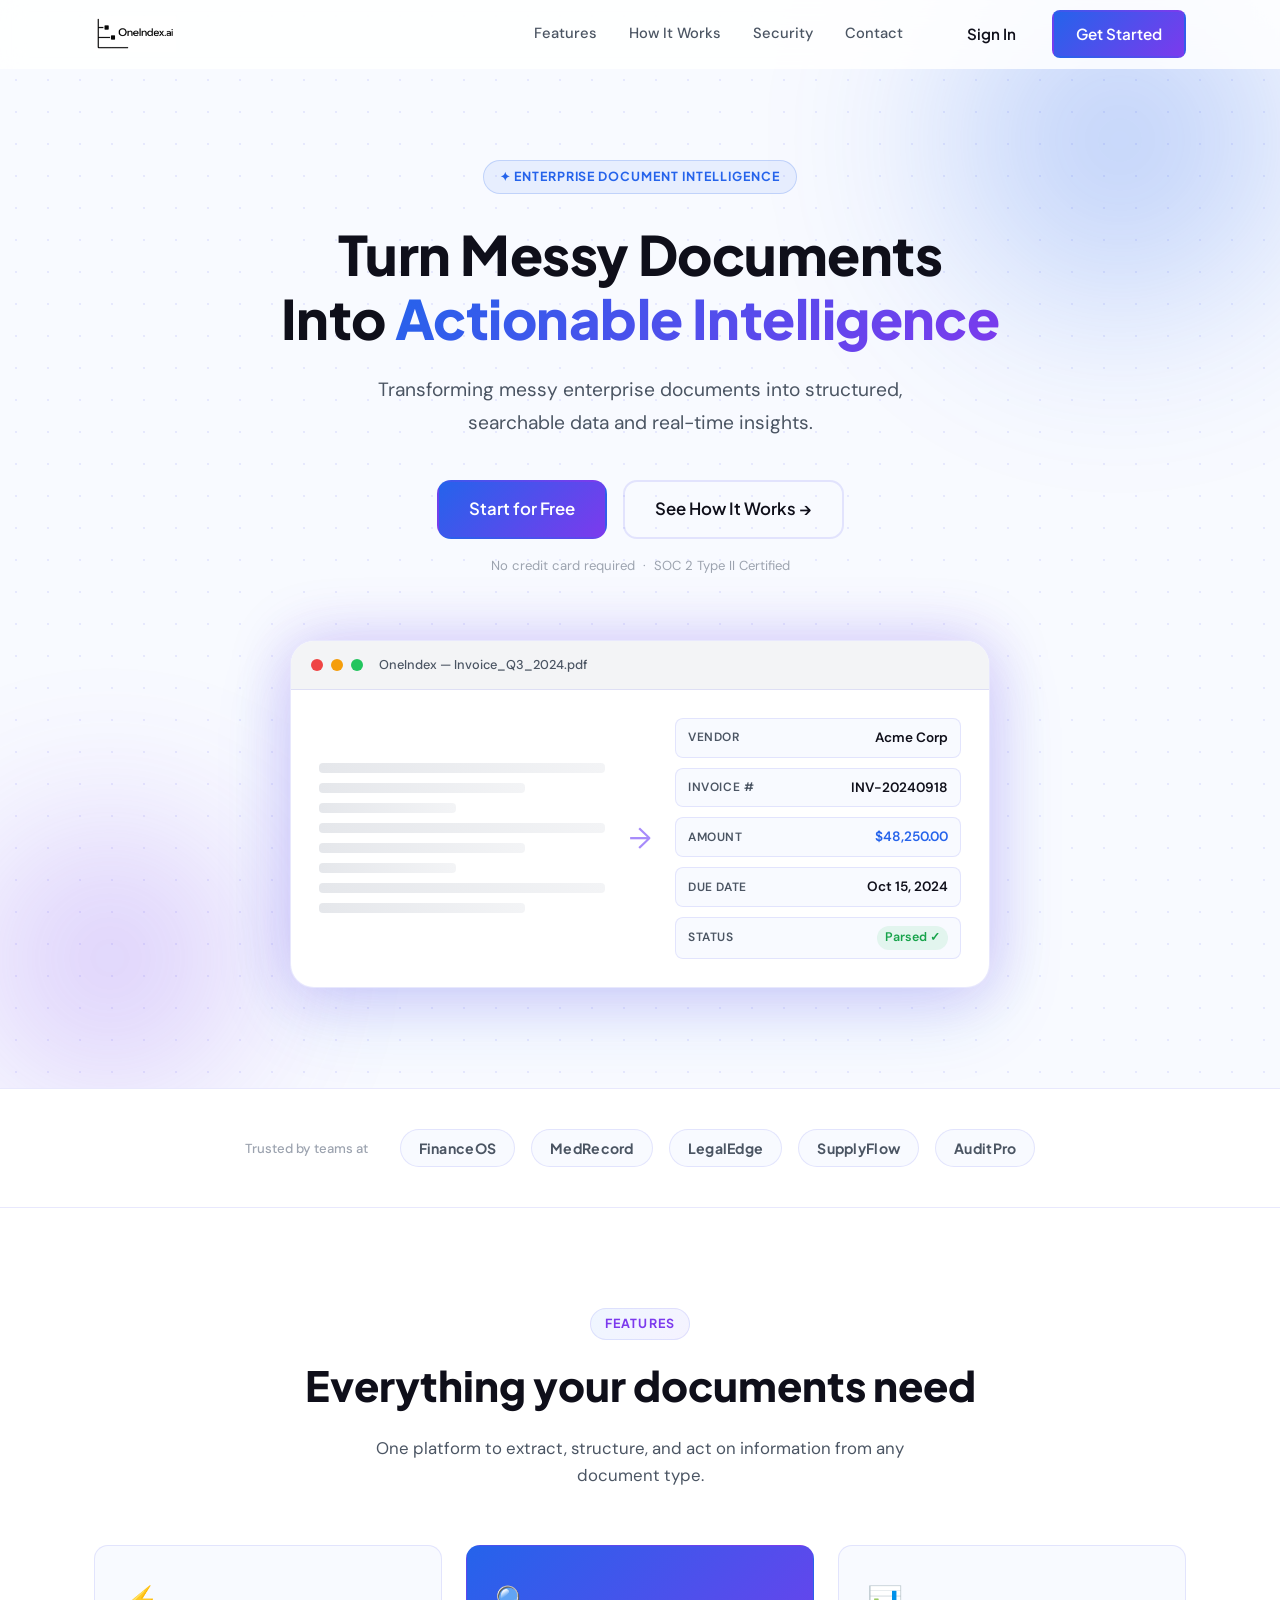
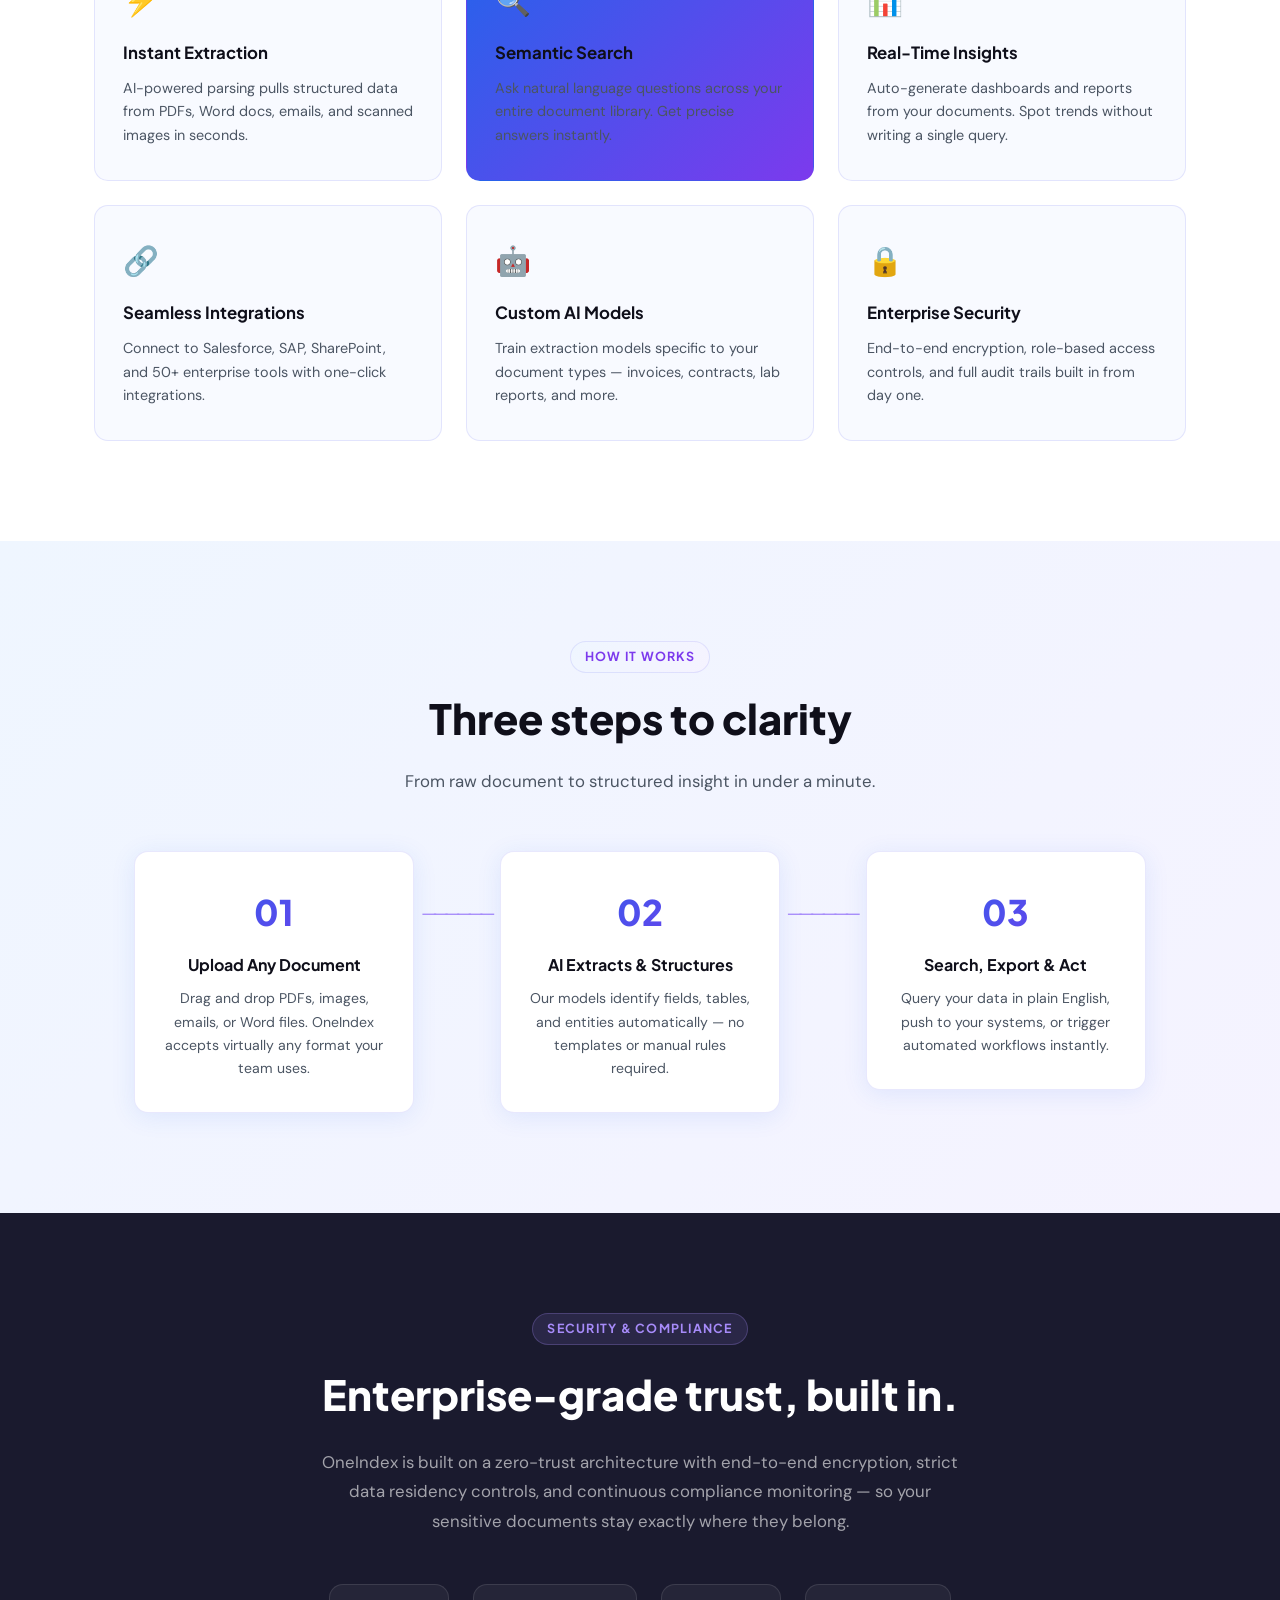
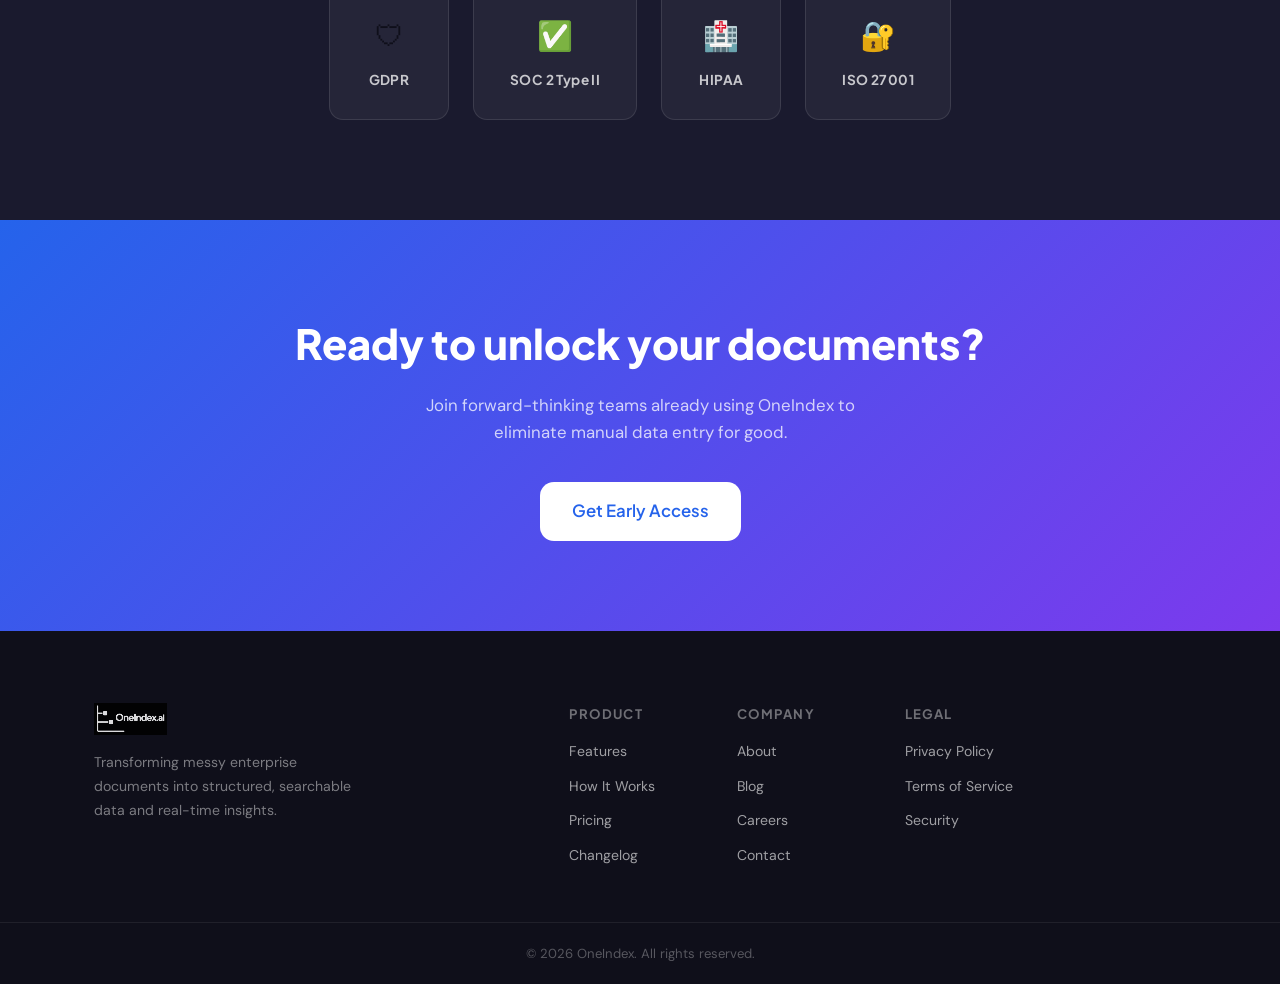
==== index.html @ 30bd475d "initial commit" ====
<!DOCTYPE html>
<html lang="en">
  <head>
    <meta charset="UTF-8" />
    <meta name="viewport" content="width=device-width, initial-scale=1.0" />
    <title>OneIndex – Intelligent Document Intelligence</title>
    <link rel="preconnect" href="https://fonts.googleapis.com" />
    <link rel="preconnect" href="https://fonts.gstatic.com" crossorigin />
    <link
      href="https://fonts.googleapis.com/css2?family=Plus+Jakarta+Sans:wght@400;500;600;700;800&family=DM+Sans:ital,opsz,wght@0,9..40,300;0,9..40,400;0,9..40,500;1,9..40,300&display=swap"
      rel="stylesheet"
    />
    <link rel="stylesheet" href="styles.css" />
  </head>
  <body>

    <!-- ========== NAVBAR ========== -->
    <header class="navbar">
      <div class="navbar__inner">
        <a href="#" class="navbar__logo">
          <img src="logo.png" alt="OneIndex.ai" class="navbar__logo-img" />
        </a>
        <nav class="navbar__links">
          <a href="#features">Features</a>
          <a href="#how-it-works">How It Works</a>
          <a href="#security">Security</a>
          <a href="#contact">Contact</a>
        </nav>
        <div class="navbar__cta">
          <a href="#" class="btn btn--ghost">Sign In</a>
          <a href="#" class="btn btn--primary">Get Started</a>
        </div>
        <button class="navbar__burger" aria-label="Open menu">
          <span></span><span></span><span></span>
        </button>
      </div>
    </header>

    <!-- Mobile nav drawer -->
    <div class="mobile-nav" id="mobileNav">
      <button class="mobile-nav__close" id="mobileNavClose" aria-label="Close menu">✕</button>
      <a href="#features">Features</a>
      <a href="#how-it-works">How It Works</a>
      <a href="#security">Security</a>
      <a href="#contact">Contact</a>
      <a href="#" class="btn btn--primary">Get Started</a>
    </div>

    <!-- ========== HERO ========== -->
    <section class="hero" id="hero">
      <div class="hero__bg-grid"></div>
      <div class="hero__orb hero__orb--1"></div>
      <div class="hero__orb hero__orb--2"></div>
      <div class="container hero__inner">
        <div class="hero__badge">✦ Enterprise Document Intelligence</div> <!-- maybe change?-->
        <h1 class="hero__headline">
          Turn Messy Documents<br />              <!-- hero headline maybe also change-->
          Into <span class="gradient-text">Actionable Intelligence</span>
        </h1>
        <p class="hero__sub">
          Transforming messy enterprise documents into structured, searchable data and real-time insights. <!-- mission statement-->
        </p>
        <div class="hero__actions">
          <a href="#" class="btn btn--primary btn--lg">Start for Free</a>
          <a href="#how-it-works" class="btn btn--outline btn--lg">See How It Works →</a>
        </div>
        <p class="hero__disclaimer">No credit card required &nbsp;·&nbsp; SOC 2 Type II Certified</p>

        <!-- Mock UI card -->
        <div class="hero__mockup">
          <div class="mockup__bar">
            <span class="mockup__dot red"></span>
            <span class="mockup__dot yellow"></span>
            <span class="mockup__dot green"></span>
            <span class="mockup__title">OneIndex — Invoice_Q3_2024.pdf</span>
          </div>
          <div class="mockup__body">
            <div class="mockup__col mockup__col--doc">
              <div class="mockup__doc-line long"></div>
              <div class="mockup__doc-line medium"></div>
              <div class="mockup__doc-line short"></div>
              <div class="mockup__doc-line long"></div>
              <div class="mockup__doc-line medium"></div>
              <div class="mockup__doc-line short"></div>
              <div class="mockup__doc-line long"></div>
              <div class="mockup__doc-line medium"></div>
            </div>
            <div class="mockup__col mockup__col--arrow">→</div>
            <div class="mockup__col mockup__col--data">
              <div class="mockup__field">
                <span class="mockup__label">Vendor</span>
                <span class="mockup__value">Acme Corp</span>
              </div>
              <div class="mockup__field">
                <span class="mockup__label">Invoice #</span>
                <span class="mockup__value">INV-20240918</span>
              </div>
              <div class="mockup__field">
                <span class="mockup__label">Amount</span>
                <span class="mockup__value highlight">$48,250.00</span>
              </div>
              <div class="mockup__field">
                <span class="mockup__label">Due Date</span>
                <span class="mockup__value">Oct 15, 2024</span>
              </div>
              <div class="mockup__field">
                <span class="mockup__label">Status</span>
                <span class="mockup__value tag">Parsed ✓</span>
              </div>
            </div>
          </div>
        </div>
      </div>
    </section>

    <!-- ========== SOCIAL PROOF STRIP ========== -->
    <section class="social-proof">
      <div class="container">
        <p class="social-proof__label">Trusted by teams at</p>
        <div class="social-proof__logos">
          <span class="logo-pill">FinanceOS</span>
          <span class="logo-pill">MedRecord</span>
          <span class="logo-pill">LegalEdge</span>
          <span class="logo-pill">SupplyFlow</span>
          <span class="logo-pill">AuditPro</span>
        </div>
      </div>
    </section>

    <!-- ========== FEATURES ========== -->
    <section class="features" id="features">
      <div class="container">
        <div class="section-header">
          <span class="section-tag">Features</span>
          <h2>Everything your documents need</h2>
          <p>One platform to extract, structure, and act on information from any document type.</p>
        </div>
        <div class="features__grid">
          <div class="feature-card">
            <div class="feature-card__icon">⚡</div>
            <h3>Instant Extraction</h3>
            <p>AI-powered parsing pulls structured data from PDFs, Word docs, emails, and scanned images in seconds.</p>
          </div>
          <div class="feature-card feature-card--accent">
            <div class="feature-card__icon">🔍</div>
            <h3>Semantic Search</h3>
            <p>Ask natural language questions across your entire document library. Get precise answers instantly.</p>
          </div>
          <div class="feature-card">
            <div class="feature-card__icon">📊</div>
            <h3>Real-Time Insights</h3>
            <p>Auto-generate dashboards and reports from your documents. Spot trends without writing a single query.</p>
          </div>
          <div class="feature-card">
            <div class="feature-card__icon">🔗</div>
            <h3>Seamless Integrations</h3>
            <p>Connect to Salesforce, SAP, SharePoint, and 50+ enterprise tools with one-click integrations.</p>
          </div>
          <div class="feature-card">
            <div class="feature-card__icon">🤖</div>
            <h3>Custom AI Models</h3>
            <p>Train extraction models specific to your document types — invoices, contracts, lab reports, and more.</p>
          </div>
          <div class="feature-card">
            <div class="feature-card__icon">🔒</div>
            <h3>Enterprise Security</h3>
            <p>End-to-end encryption, role-based access controls, and full audit trails built in from day one.</p>
          </div>
        </div>
      </div>
    </section>

    <!-- ========== HOW IT WORKS ========== -->
    <section class="how-it-works" id="how-it-works">
      <div class="container">
        <div class="section-header">
          <span class="section-tag">How It Works</span>
          <h2>Three steps to clarity</h2>
          <p>From raw document to structured insight in under a minute.</p>
        </div>
        <div class="steps">
          <div class="step">
            <div class="step__num">01</div>
            <div class="step__content">
              <h3>Upload Any Document</h3>
              <p>Drag and drop PDFs, images, emails, or Word files. OneIndex accepts virtually any format your team uses.</p>
            </div>
          </div>
          <div class="step__connector">──────</div>
          <div class="step">
            <div class="step__num">02</div>
            <div class="step__content">
              <h3>AI Extracts &amp; Structures</h3>
              <p>Our models identify fields, tables, and entities automatically — no templates or manual rules required.</p>
            </div>
          </div>
          <div class="step__connector">──────</div>
          <div class="step">
            <div class="step__num">03</div>
            <div class="step__content">
              <h3>Search, Export &amp; Act</h3>
              <p>Query your data in plain English, push to your systems, or trigger automated workflows instantly.</p>
            </div>
          </div>
        </div>
      </div>
    </section>

    <!-- ========== SECURITY / COMPLIANCE ========== -->
    <section class="security" id="security">
      <div class="container">
        <div class="security__inner">
          <div class="section-tag">Security &amp; Compliance</div>
          <h2>Enterprise-grade trust, built in.</h2>
          <p class="security__statement">
            OneIndex is built on a zero-trust architecture with end-to-end encryption, strict data residency controls, and continuous compliance monitoring — so your sensitive documents stay exactly where they belong.
          </p>
          <div class="compliance__badges">
            <div class="compliance__badge">
              <div class="compliance__icon">🛡</div>
              <span>GDPR</span>
            </div>
            <div class="compliance__badge">
              <div class="compliance__icon">✅</div>
              <span>SOC 2 Type II</span>
            </div>
            <div class="compliance__badge">
              <div class="compliance__icon">🏥</div>
              <span>HIPAA</span>
            </div>
            <div class="compliance__badge">
              <div class="compliance__icon">🔐</div>
              <span>ISO 27001</span>
            </div>
          </div>
        </div>
      </div>
    </section>

    <!-- ========== CTA BANNER ========== -->
    <section class="cta-banner">
      <div class="container cta-banner__inner">
        <h2>Ready to unlock your documents?</h2>
        <p>Join forward-thinking teams already using OneIndex to eliminate manual data entry for good.</p>
        <a href="#" class="btn btn--primary btn--lg">Get Early Access</a>
      </div>
    </section>

    <!-- ========== FOOTER ========== -->
    <footer class="footer" id="contact">
      <div class="container footer__inner">
        <div class="footer__brand">
          <a href="#" class="navbar__logo">
            <img src="logo.png" alt="OneIndex.ai" class="navbar__logo-img navbar__logo-img--footer" />
          </a>
          <p>Transforming messy enterprise documents into structured, searchable data and real-time insights.</p>
        </div>
        <div class="footer__links">
          <div class="footer__col">
            <h4>Product</h4>
            <a href="#features">Features</a>
            <a href="#how-it-works">How It Works</a>
            <a href="#">Pricing</a>
            <a href="#">Changelog</a>
          </div>
          <div class="footer__col">
            <h4>Company</h4>
            <a href="#">About</a>
            <a href="#">Blog</a>
            <a href="#">Careers</a>
            <a href="#">Contact</a>
          </div>
          <div class="footer__col">
            <h4>Legal</h4>
            <a href="#">Privacy Policy</a>
            <a href="#">Terms of Service</a>
            <a href="#">Security</a>
          </div>
        </div>
      </div>
      <div class="footer__bottom">
        <p>© 2026 OneIndex. All rights reserved.</p>
      </div>
    </footer>

    <script>
      // Sticky navbar shadow on scroll
      const navbar = document.querySelector('.navbar');
      window.addEventListener('scroll', () => {
        navbar.classList.toggle('navbar--scrolled', window.scrollY > 20);
      });

      // Mobile menu toggle
      const burger = document.querySelector('.navbar__burger');
      const mobileNav = document.getElementById('mobileNav');
      const closeBtn = document.getElementById('mobileNavClose');

      burger.addEventListener('click', () => mobileNav.classList.add('open'));
      closeBtn.addEventListener('click', () => mobileNav.classList.remove('open'));
      mobileNav.querySelectorAll('a').forEach(a => a.addEventListener('click', () => mobileNav.classList.remove('open')));
    </script>
  </body>
</html>
---- styles.css ----
/* =============================================
   OneIndex – styles.css
   Blue/Purple gradient enterprise aesthetic
   Syne (display) + DM Sans (body)
============================================= */

/* ---------- CSS Variables ---------- */
:root {
  --blue:       #2563EB;
  --blue-light: #3B82F6;
  --purple:     #7C3AED;
  --purple-light:#A78BFA;
  --grad:       linear-gradient(135deg, var(--blue) 0%, var(--purple) 100%);
  --grad-soft:  linear-gradient(135deg, #EFF6FF 0%, #F5F3FF 100%);

  --dark:       #0F0F1A;
  --dark-2:     #1A1A2E;
  --mid:        #4B5563;
  --light:      #F8FAFF;
  --white:      #FFFFFF;
  --border:     rgba(99, 102, 241, 0.15);

  --font-display: 'Plus Jakarta Sans', sans-serif;
  --font-body:    'DM Sans', sans-serif;

  --radius-sm:  8px;
  --radius-md:  14px;
  --radius-lg:  24px;

  --shadow-card: 0 4px 24px rgba(37, 99, 235, 0.10);
  --shadow-glow: 0 0 60px rgba(124, 58, 237, 0.25);
}

/* ---------- Reset & Base ---------- */
*, *::before, *::after { box-sizing: border-box; margin: 0; padding: 0; }

html { scroll-behavior: smooth; }

body {
  font-family: var(--font-body);
  color: var(--dark);
  background: var(--white);
  line-height: 1.6;
  overflow-x: hidden;
}

a { text-decoration: none; color: inherit; }

img { max-width: 100%; display: block; }

/* ---------- Container ---------- */
.container {
  width: 100%;
  max-width: 1140px;
  margin: 0 auto;
  padding: 0 24px;
}

/* ---------- Buttons ---------- */
.btn {
  display: inline-flex;
  align-items: center;
  gap: 8px;
  font-family: var(--font-display);
  font-weight: 600;
  font-size: 0.95rem;
  padding: 10px 22px;
  border-radius: var(--radius-sm);
  cursor: pointer;
  transition: all 0.2s ease;
  border: 2px solid transparent;
  white-space: nowrap;
}

.btn--primary {
  background: var(--grad);
  color: var(--white);
}
.btn--primary:hover {
  opacity: 0.88;
  transform: translateY(-1px);
  box-shadow: 0 8px 24px rgba(124,58,237,0.35);
}

.btn--ghost {
  color: var(--dark);
  background: transparent;
}
.btn--ghost:hover { color: var(--blue); }

.btn--outline {
  border-color: var(--border);
  color: var(--dark);
  background: transparent;
}
.btn--outline:hover {
  border-color: var(--blue);
  color: var(--blue);
}

.btn--lg { padding: 14px 30px; font-size: 1.05rem; border-radius: var(--radius-md); }

/* ---------- Gradient text ---------- */
.gradient-text {
  background: var(--grad);
  -webkit-background-clip: text;
  -webkit-text-fill-color: transparent;
  background-clip: text;
}

/* ---------- Section shared ---------- */
.section-header {
  text-align: center;
  margin-bottom: 56px;
}
.section-header h2 {
  font-family: var(--font-display);
  font-size: clamp(1.8rem, 3.5vw, 2.6rem);
  font-weight: 800;
  margin: 12px 0 16px;
  color: var(--dark);
}
.section-header p {
  font-size: 1.05rem;
  color: var(--mid);
  max-width: 540px;
  margin: 0 auto;
}
.section-tag {
  display: inline-block;
  font-family: var(--font-display);
  font-size: 0.78rem;
  font-weight: 700;
  letter-spacing: 0.1em;
  text-transform: uppercase;
  background: var(--grad-soft);
  color: var(--purple);
  border: 1px solid var(--border);
  padding: 5px 14px;
  border-radius: 100px;
}

/* ============================================
   NAVBAR
============================================= */
.navbar {
  position: fixed;
  top: 0; left: 0; right: 0;
  z-index: 1000;
  background: rgba(255,255,255,0.85);
  backdrop-filter: blur(12px);
  -webkit-backdrop-filter: blur(12px);
  border-bottom: 1px solid transparent;
  transition: border-color 0.3s, box-shadow 0.3s;
}
.navbar--scrolled {
  border-bottom-color: var(--border);
  box-shadow: 0 2px 20px rgba(37,99,235,0.08);
}
.navbar__inner {
  display: flex;
  align-items: center;
  gap: 40px;
  height: 68px;
  max-width: 1140px;
  margin: 0 auto;
  padding: 0 24px;
}

/* Logo image */
.navbar__logo {
  display: flex;
  align-items: center;
  flex-shrink: 0;
}
.navbar__logo-img {
  height: 36px;
  width: auto;
  display: block;
  /* logo is black on white — invert for dark contexts */
}
.navbar__logo-img--footer {
  height: 32px;
  filter: invert(1) brightness(2);
  opacity: 0.85;
}

/* Nav links */
.navbar__links {
  display: flex;
  align-items: center;
  gap: 32px;
  margin-left: auto;
}
.navbar__links a {
  font-size: 0.92rem;
  font-weight: 500;
  color: var(--mid);
  transition: color 0.2s;
}
.navbar__links a:hover { color: var(--blue); }

/* CTA group */
.navbar__cta {
  display: flex;
  align-items: center;
  gap: 12px;
}

/* Burger (mobile) */
.navbar__burger {
  display: none;
  flex-direction: column;
  gap: 5px;
  background: none;
  border: none;
  cursor: pointer;
  padding: 4px;
  margin-left: auto;
}
.navbar__burger span {
  display: block;
  width: 24px;
  height: 2px;
  background: var(--dark);
  border-radius: 2px;
  transition: opacity 0.2s;
}

/* Mobile nav drawer */
.mobile-nav {
  display: none;
  position: fixed;
  inset: 0;
  background: var(--white);
  z-index: 1100;
  flex-direction: column;
  align-items: center;
  justify-content: center;
  gap: 32px;
  font-family: var(--font-display);
  font-size: 1.4rem;
  font-weight: 700;
  transform: translateX(100%);
  transition: transform 0.3s ease;
}
.mobile-nav.open {
  transform: translateX(0);
}
.mobile-nav__close {
  position: absolute;
  top: 24px; right: 24px;
  font-size: 1.4rem;
  background: none;
  border: none;
  cursor: pointer;
  color: var(--dark);
}

/* ============================================
   HERO
============================================= */
.hero {
  position: relative;
  padding: 160px 0 100px;
  overflow: hidden;
  background: var(--light);
}

/* Subtle dot-grid background */
.hero__bg-grid {
  position: absolute;
  inset: 0;
  background-image: radial-gradient(circle, rgba(99,102,241,0.12) 1px, transparent 1px);
  background-size: 32px 32px;
  pointer-events: none;
}

/* Glowing orbs */
.hero__orb {
  position: absolute;
  border-radius: 50%;
  filter: blur(80px);
  pointer-events: none;
  opacity: 0.35;
}
.hero__orb--1 {
  width: 520px; height: 520px;
  background: radial-gradient(circle, var(--blue) 0%, transparent 70%);
  top: -120px; right: -100px;
}
.hero__orb--2 {
  width: 380px; height: 380px;
  background: radial-gradient(circle, var(--purple) 0%, transparent 70%);
  bottom: -60px; left: -80px;
}

.hero__inner {
  position: relative;
  z-index: 1;
  display: flex;
  flex-direction: column;
  align-items: center;
  text-align: center;
}

.hero__badge {
  display: inline-block;
  font-family: var(--font-display);
  font-size: 0.78rem;
  font-weight: 700;
  letter-spacing: 0.08em;
  text-transform: uppercase;
  color: var(--blue);
  background: rgba(37,99,235,0.08);
  border: 1px solid rgba(37,99,235,0.2);
  padding: 6px 16px;
  border-radius: 100px;
  margin-bottom: 28px;
  animation: fadeUp 0.6s ease both;
}

.hero__headline {
  font-family: var(--font-display);
  font-size: clamp(2.2rem, 4.5vw, 3.4rem);
  font-weight: 800;
  line-height: 1.18;
  letter-spacing: -0.01em;
  color: var(--dark);
  max-width: 720px;
  margin-bottom: 24px;
  animation: fadeUp 0.6s 0.1s ease both;
}

.hero__sub {
  font-size: clamp(1rem, 1.8vw, 1.2rem);
  color: var(--mid);
  max-width: 580px;
  line-height: 1.7;
  margin-bottom: 40px;
  animation: fadeUp 0.6s 0.2s ease both;
}

.hero__actions {
  display: flex;
  gap: 16px;
  flex-wrap: wrap;
  justify-content: center;
  animation: fadeUp 0.6s 0.3s ease both;
}

.hero__disclaimer {
  margin-top: 16px;
  font-size: 0.82rem;
  color: #9CA3AF;
  animation: fadeUp 0.6s 0.4s ease both;
}

/* Mockup card */
.hero__mockup {
  width: 100%;
  max-width: 700px;
  background: var(--white);
  border: 1px solid var(--border);
  border-radius: var(--radius-lg);
  box-shadow: 0 24px 80px rgba(37,99,235,0.14), var(--shadow-glow);
  overflow: hidden;
  margin-top: 64px;
  animation: fadeUp 0.7s 0.5s ease both;
}
.mockup__bar {
  display: flex;
  align-items: center;
  gap: 8px;
  padding: 14px 20px;
  background: #F3F4F6;
  border-bottom: 1px solid var(--border);
}
.mockup__dot {
  width: 12px; height: 12px;
  border-radius: 50%;
}
.mockup__dot.red    { background: #EF4444; }
.mockup__dot.yellow { background: #F59E0B; }
.mockup__dot.green  { background: #22C55E; }
.mockup__title {
  margin-left: 8px;
  font-size: 0.8rem;
  color: var(--mid);
  font-weight: 500;
}
.mockup__body {
  display: flex;
  align-items: center;
  gap: 24px;
  padding: 28px 28px;
}
.mockup__col--doc {
  flex: 1;
  display: flex;
  flex-direction: column;
  gap: 10px;
}
.mockup__doc-line {
  height: 10px;
  background: linear-gradient(90deg, #E5E7EB, #F3F4F6);
  border-radius: 4px;
}
.mockup__doc-line.long   { width: 100%; }
.mockup__doc-line.medium { width: 72%; }
.mockup__doc-line.short  { width: 48%; }

.mockup__col--arrow {
  font-size: 1.8rem;
  color: var(--purple-light);
  flex-shrink: 0;
}
.mockup__col--data {
  flex: 1;
  display: flex;
  flex-direction: column;
  gap: 10px;
}
.mockup__field {
  display: flex;
  justify-content: space-between;
  align-items: center;
  padding: 8px 12px;
  background: var(--light);
  border-radius: var(--radius-sm);
  border: 1px solid var(--border);
}
.mockup__label {
  font-size: 0.75rem;
  font-weight: 600;
  color: var(--mid);
  text-transform: uppercase;
  letter-spacing: 0.05em;
}
.mockup__value {
  font-size: 0.85rem;
  font-weight: 600;
  color: var(--dark);
}
.mockup__value.highlight { color: var(--blue); }
.mockup__value.tag {
  background: rgba(34,197,94,0.1);
  color: #16A34A;
  padding: 2px 8px;
  border-radius: 100px;
  font-size: 0.78rem;
}

/* ============================================
   SOCIAL PROOF
============================================= */
.social-proof {
  padding: 40px 0;
  border-top: 1px solid var(--border);
  border-bottom: 1px solid var(--border);
  background: var(--white);
}
.social-proof .container {
  display: flex;
  align-items: center;
  gap: 32px;
  flex-wrap: wrap;
  justify-content: center;
}
.social-proof__label {
  font-size: 0.82rem;
  color: #9CA3AF;
  font-weight: 500;
  white-space: nowrap;
}
.social-proof__logos {
  display: flex;
  gap: 16px;
  flex-wrap: wrap;
  justify-content: center;
}
.logo-pill {
  font-family: var(--font-display);
  font-weight: 700;
  font-size: 0.88rem;
  color: var(--mid);
  background: var(--light);
  border: 1px solid var(--border);
  padding: 7px 18px;
  border-radius: 100px;
  letter-spacing: 0.02em;
}

/* ============================================
   FEATURES
============================================= */
.features {
  padding: 100px 0;
  background: var(--white);
}
.features__grid {
  display: grid;
  grid-template-columns: repeat(3, 1fr);
  gap: 24px;
}
.feature-card {
  background: var(--light);
  border: 1px solid var(--border);
  border-radius: var(--radius-md);
  padding: 32px 28px;
  transition: transform 0.25s, box-shadow 0.25s;
}
.feature-card:hover {
  transform: translateY(-4px);
  box-shadow: var(--shadow-card);
}
.feature-card--accent {
  background: var(--grad);
  border-color: transparent;
  color: var(--white);
}
.feature-card--accent h3,
.feature-card--accent p { color: var(--white); }
.feature-card__icon {
  font-size: 1.8rem;
  margin-bottom: 16px;
}
.feature-card h3 {
  font-family: var(--font-display);
  font-weight: 700;
  font-size: 1.05rem;
  margin-bottom: 10px;
  color: var(--dark);
}
.feature-card p {
  font-size: 0.9rem;
  color: var(--mid);
  line-height: 1.65;
}

/* ============================================
   HOW IT WORKS
============================================= */
.how-it-works {
  padding: 100px 0;
  background: var(--grad-soft);
}
.steps {
  display: flex;
  align-items: flex-start;
  gap: 8px;
  justify-content: center;
  flex-wrap: wrap;
}
.step {
  flex: 1;
  min-width: 200px;
  max-width: 280px;
  text-align: center;
  padding: 32px 24px;
  background: var(--white);
  border: 1px solid var(--border);
  border-radius: var(--radius-md);
  box-shadow: var(--shadow-card);
}
.step__num {
  font-family: var(--font-display);
  font-size: 2.2rem;
  font-weight: 800;
  background: var(--grad);
  -webkit-background-clip: text;
  -webkit-text-fill-color: transparent;
  background-clip: text;
  margin-bottom: 12px;
}
.step__content h3 {
  font-family: var(--font-display);
  font-weight: 700;
  font-size: 1rem;
  margin-bottom: 10px;
  color: var(--dark);
}
.step__content p {
  font-size: 0.88rem;
  color: var(--mid);
  line-height: 1.65;
}
.step__connector {
  color: var(--purple-light);
  font-size: 1.2rem;
  padding-top: 48px;
  letter-spacing: -2px;
  flex-shrink: 0;
}

/* ============================================
   SECURITY
============================================= */
.security {
  padding: 100px 0;
  background: var(--dark-2);
}
.security__inner {
  text-align: center;
}
.security__inner .section-tag {
  background: rgba(167,139,250,0.12);
  color: var(--purple-light);
  border-color: rgba(167,139,250,0.25);
}
.security__inner h2 {
  font-family: var(--font-display);
  font-size: clamp(1.8rem, 3.5vw, 2.6rem);
  font-weight: 800;
  color: var(--white);
  margin: 16px 0 20px;
}
.security__statement {
  font-size: 1.05rem;
  color: rgba(255,255,255,0.6);
  max-width: 640px;
  margin: 0 auto 48px;
  line-height: 1.75;
}
.compliance__badges {
  display: flex;
  gap: 24px;
  justify-content: center;
  flex-wrap: wrap;
}
.compliance__badge {
  display: flex;
  flex-direction: column;
  align-items: center;
  gap: 10px;
  padding: 28px 36px;
  background: rgba(255,255,255,0.05);
  border: 1px solid rgba(255,255,255,0.1);
  border-radius: var(--radius-md);
  transition: border-color 0.2s, background 0.2s;
  min-width: 120px;
}
.compliance__badge:hover {
  background: rgba(255,255,255,0.09);
  border-color: rgba(167,139,250,0.4);
}
.compliance__icon { font-size: 1.8rem; }
.compliance__badge span {
  font-family: var(--font-display);
  font-weight: 700;
  font-size: 0.85rem;
  color: rgba(255,255,255,0.75);
  letter-spacing: 0.03em;
}

/* ============================================
   CTA BANNER
============================================= */
.cta-banner {
  padding: 90px 0;
  background: var(--grad);
}
.cta-banner__inner {
  text-align: center;
}
.cta-banner h2 {
  font-family: var(--font-display);
  font-size: clamp(1.8rem, 3.5vw, 2.6rem);
  font-weight: 800;
  color: var(--white);
  margin-bottom: 16px;
}
.cta-banner p {
  font-size: 1.05rem;
  color: rgba(255,255,255,0.75);
  max-width: 480px;
  margin: 0 auto 36px;
}
.cta-banner .btn--primary {
  background: var(--white);
  color: var(--blue);
}
.cta-banner .btn--primary:hover {
  opacity: 0.92;
  box-shadow: 0 8px 32px rgba(0,0,0,0.2);
}

/* ============================================
   FOOTER
============================================= */
.footer {
  background: var(--dark);
  padding: 72px 0 0;
}
.footer__inner {
  display: flex;
  gap: 64px;
  flex-wrap: wrap;
  padding-bottom: 56px;
}
.footer__brand {
  flex: 2;
  min-width: 220px;
}
.footer__brand .navbar__logo {
  margin-bottom: 16px;
}
.footer__brand .logo-text { color: var(--white); }
.footer__brand p {
  font-size: 0.88rem;
  color: rgba(255,255,255,0.45);
  line-height: 1.7;
  max-width: 260px;
}
.footer__links {
  flex: 3;
  display: flex;
  gap: 48px;
  flex-wrap: wrap;
}
.footer__col {
  display: flex;
  flex-direction: column;
  gap: 12px;
  min-width: 120px;
}
.footer__col h4 {
  font-family: var(--font-display);
  font-weight: 700;
  font-size: 0.82rem;
  text-transform: uppercase;
  letter-spacing: 0.08em;
  color: rgba(255,255,255,0.4);
  margin-bottom: 4px;
}
.footer__col a {
  font-size: 0.88rem;
  color: rgba(255,255,255,0.6);
  transition: color 0.2s;
}
.footer__col a:hover { color: var(--white); }
.footer__bottom {
  border-top: 1px solid rgba(255,255,255,0.07);
  padding: 20px 24px;
  text-align: center;
}
.footer__bottom p {
  font-size: 0.82rem;
  color: rgba(255,255,255,0.3);
}

/* ============================================
   ANIMATIONS
============================================= */
@keyframes fadeUp {
  from { opacity: 0; transform: translateY(24px); }
  to   { opacity: 1; transform: translateY(0); }
}

/* ============================================
   RESPONSIVE – TABLET
============================================= */
@media (max-width: 900px) {
  .features__grid {
    grid-template-columns: repeat(2, 1fr);
  }
  .navbar__links { display: none; }
  .navbar__cta   { display: none; }
  .navbar__burger { display: flex; }
  .mobile-nav { display: flex; }
  .steps { gap: 0; flex-direction: column; align-items: center; }
  .step__connector { transform: rotate(90deg); padding-top: 0; }
  .footer__inner { gap: 40px; }
}

/* ============================================
   RESPONSIVE – MOBILE
============================================= */
@media (max-width: 600px) {
  .hero { padding: 120px 0 72px; }
  .hero__headline { font-size: 2rem; }
  .hero__actions { flex-direction: column; align-items: center; }
  .btn--lg { width: 100%; justify-content: center; }

  .features__grid { grid-template-columns: 1fr; }

  .mockup__body { flex-direction: column; gap: 16px; }
  .mockup__col--arrow { transform: rotate(90deg); }

  .compliance__badges { gap: 16px; }
  .compliance__badge { padding: 20px 24px; min-width: 100px; }

  .footer__links { flex-direction: column; gap: 32px; }
  .footer__inner { flex-direction: column; }

  .step { min-width: unset; width: 100%; max-width: 100%; }
}
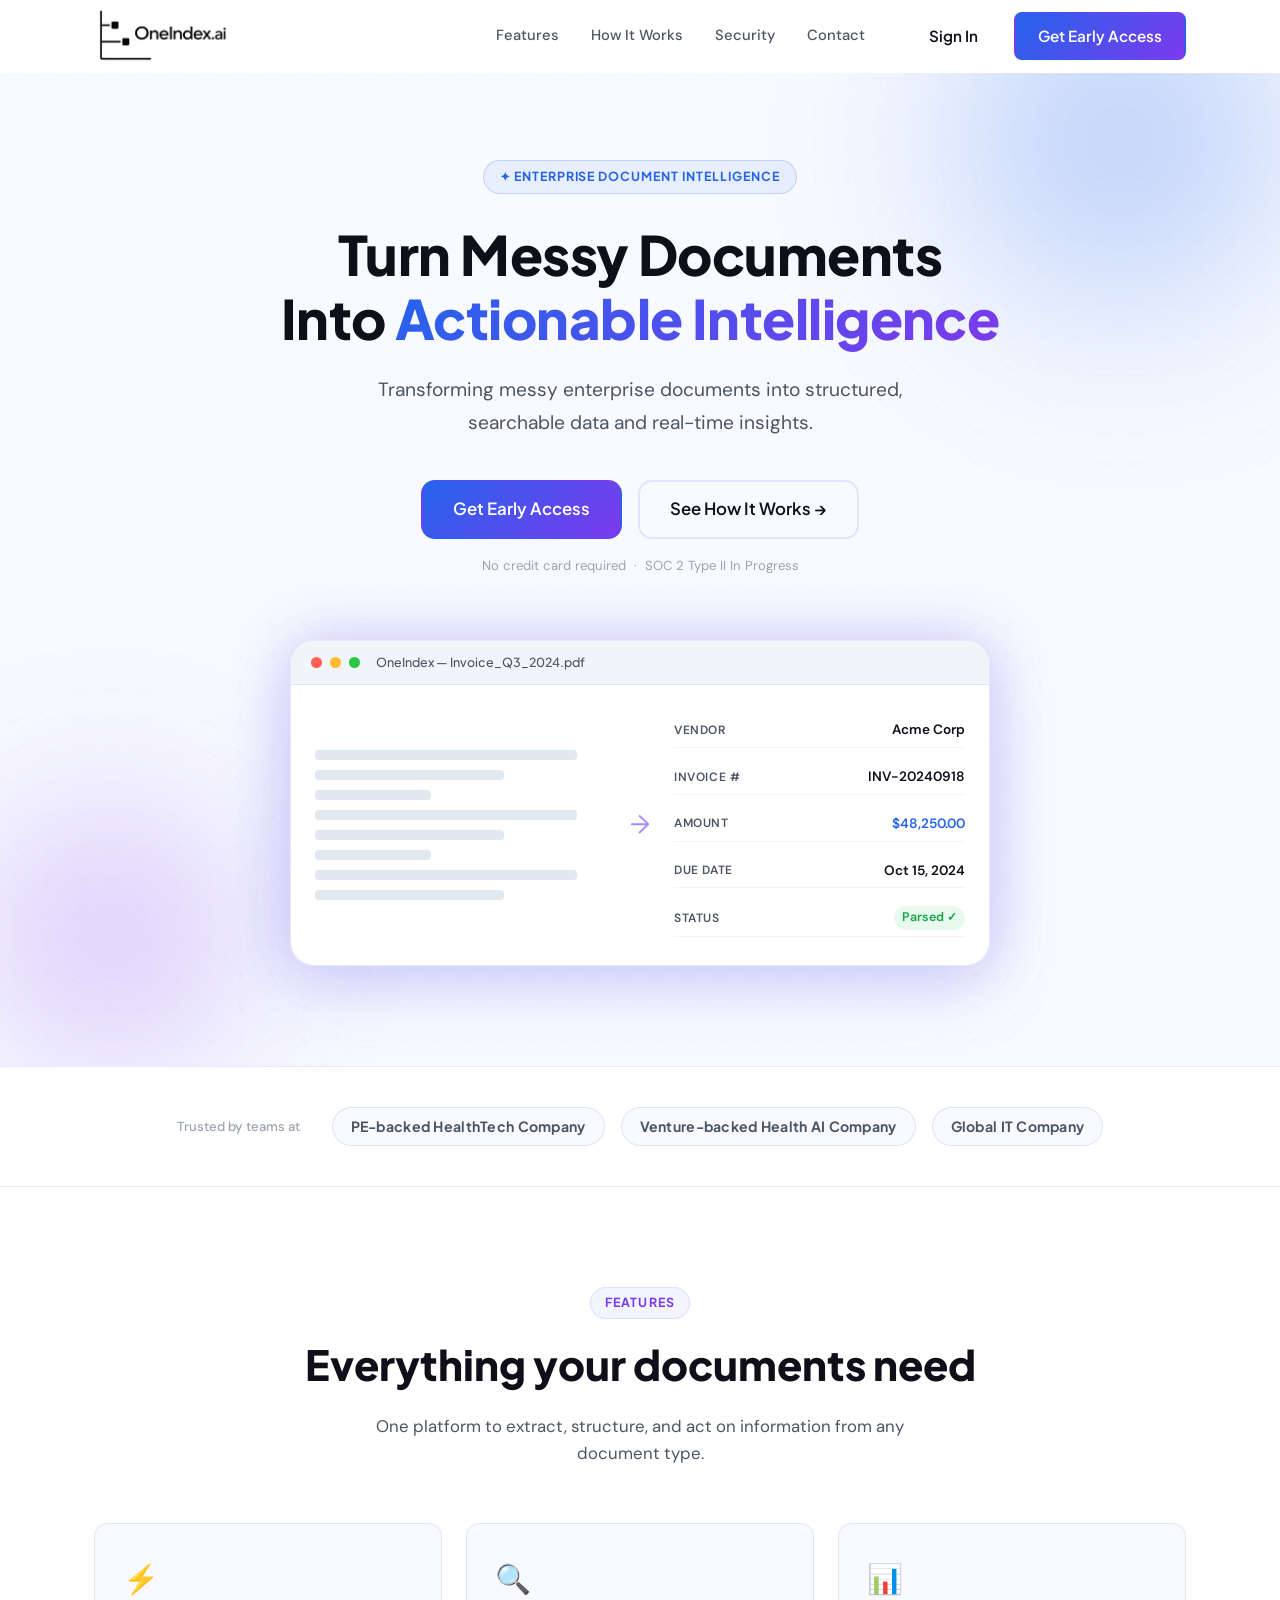
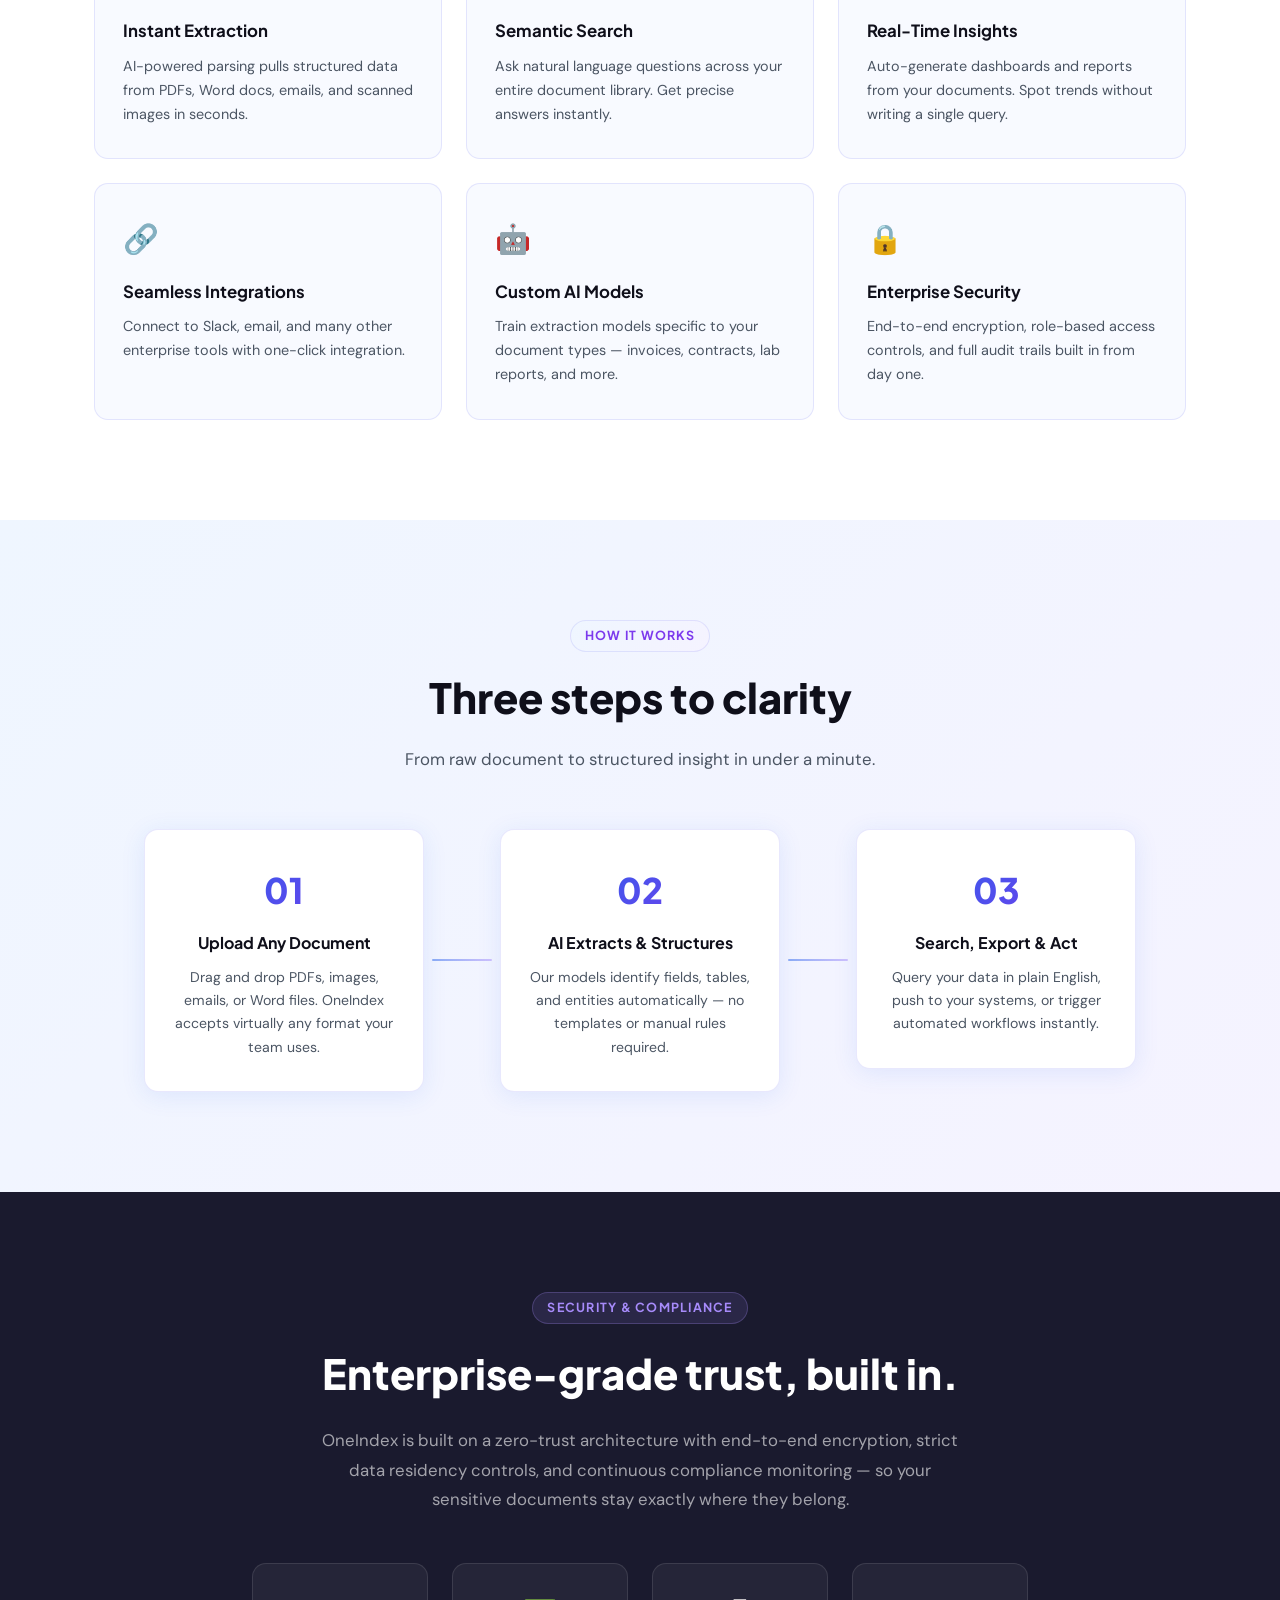
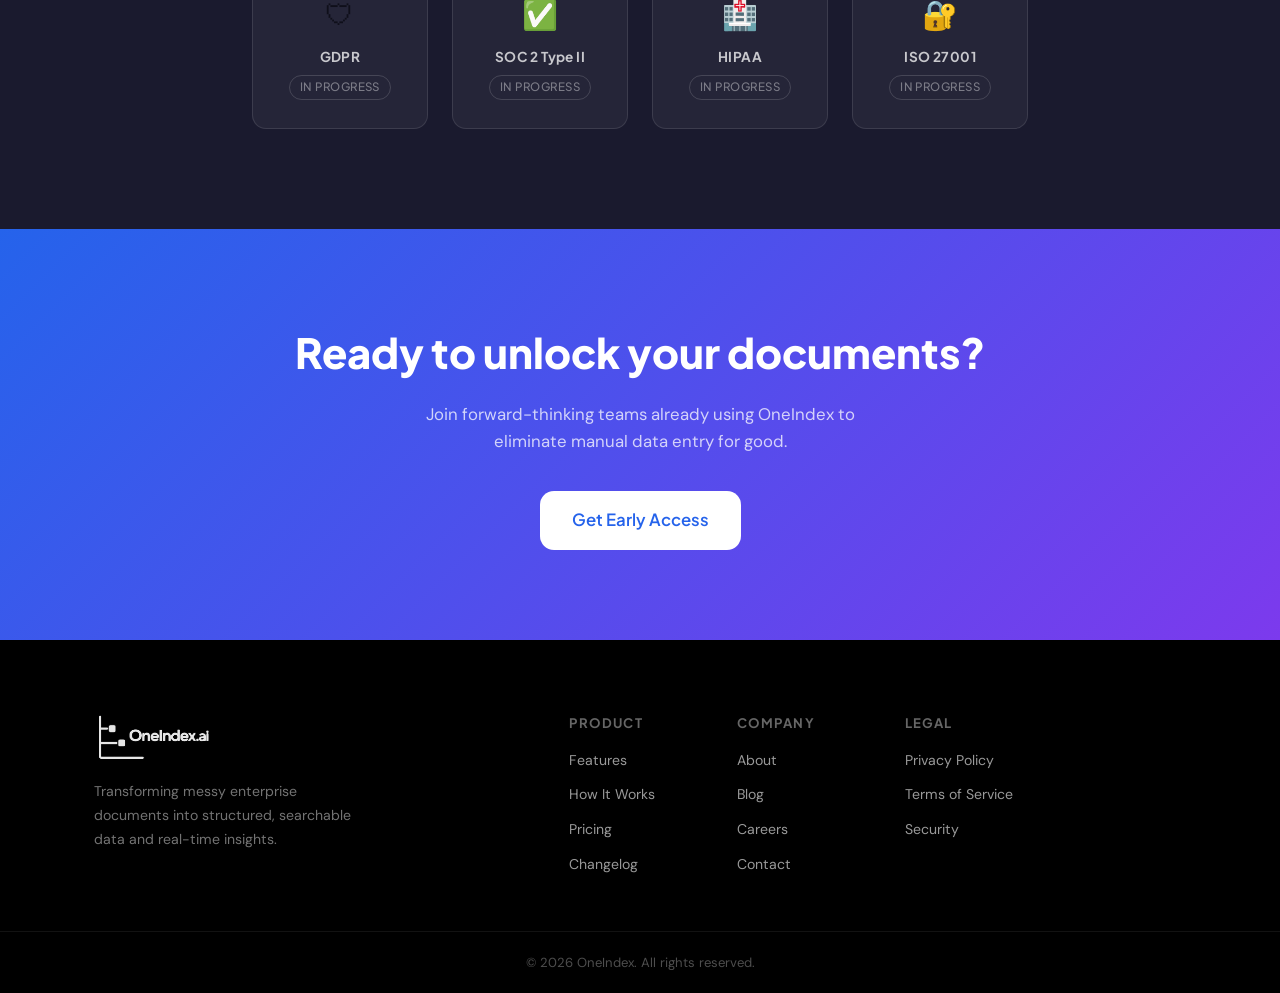
==== commit 319e73a1: "5/22/26 changes -fixed mobile support -fixed website changes -logo enlargement -added early access p" ====
--- a/index.html
+++ b/index.html
@@ -3,7 +3,7 @@
   <head>
     <meta charset="UTF-8" />
     <meta name="viewport" content="width=device-width, initial-scale=1.0" />
-    <title>OneIndex – Intelligent Document Intelligence</title>
+    <title>OneIndex</title>
     <link rel="preconnect" href="https://fonts.googleapis.com" />
     <link rel="preconnect" href="https://fonts.gstatic.com" crossorigin />
     <link
@@ -28,7 +28,7 @@
         </nav>
         <div class="navbar__cta">
           <a href="#" class="btn btn--ghost">Sign In</a>
-          <a href="#" class="btn btn--primary">Get Started</a>
+          <a href="early-access.html" target="_blank" class="btn btn--primary">Get Early Access</a>
         </div>
         <button class="navbar__burger" aria-label="Open menu">
           <span></span><span></span><span></span>
@@ -36,14 +36,23 @@
       </div>
     </header>
 
-    <!-- Mobile nav drawer -->
+    <!-- mobile nav drawer -->
     <div class="mobile-nav" id="mobileNav">
-      <button class="mobile-nav__close" id="mobileNavClose" aria-label="Close menu">✕</button>
-      <a href="#features">Features</a>
-      <a href="#how-it-works">How It Works</a>
-      <a href="#security">Security</a>
-      <a href="#contact">Contact</a>
-      <a href="#" class="btn btn--primary">Get Started</a>
+      <div class="mobile-nav__header">
+        <a href="#" class="navbar__logo">
+          <img src="logo.png" alt="OneIndex.ai" class="navbar__logo-img" />
+        </a>
+        <button class="mobile-nav__close" id="mobileNavClose" aria-label="Close menu">✕</button>
+      </div>
+      <div class="mobile-nav__cta">
+        <a href="early-access.html" target="_blank" class="btn btn--primary">Get Early Access</a>
+      </div>
+      <nav class="mobile-nav__links">
+        <a href="#features">Features</a>
+        <a href="#how-it-works">How It Works</a>
+        <a href="#security">Security</a>
+        <a href="#contact">Contact</a>
+      </nav>
     </div>
 
     <!-- ========== HERO ========== -->
@@ -52,19 +61,19 @@
       <div class="hero__orb hero__orb--1"></div>
       <div class="hero__orb hero__orb--2"></div>
       <div class="container hero__inner">
-        <div class="hero__badge">✦ Enterprise Document Intelligence</div> <!-- maybe change?-->
+        <div class="hero__badge">✦ Enterprise Document Intelligence</div>
         <h1 class="hero__headline">
-          Turn Messy Documents<br />              <!-- hero headline maybe also change-->
+          Turn Messy Documents<br />
           Into <span class="gradient-text">Actionable Intelligence</span>
         </h1>
         <p class="hero__sub">
-          Transforming messy enterprise documents into structured, searchable data and real-time insights. <!-- mission statement-->
+          Transforming messy enterprise documents into structured, searchable data and real-time insights.
         </p>
         <div class="hero__actions">
-          <a href="#" class="btn btn--primary btn--lg">Start for Free</a>
+          <a href="early-access.html" target="_blank" class="btn btn--primary btn--lg">Get Early Access</a>
           <a href="#how-it-works" class="btn btn--outline btn--lg">See How It Works →</a>
         </div>
-        <p class="hero__disclaimer">No credit card required &nbsp;·&nbsp; SOC 2 Type II Certified</p>
+        <p class="hero__disclaimer">No credit card required &nbsp;·&nbsp; SOC 2 Type II In Progress</p>
 
         <!-- Mock UI card -->
         <div class="hero__mockup">
@@ -118,11 +127,9 @@
       <div class="container">
         <p class="social-proof__label">Trusted by teams at</p>
         <div class="social-proof__logos">
-          <span class="logo-pill">FinanceOS</span>
-          <span class="logo-pill">MedRecord</span>
-          <span class="logo-pill">LegalEdge</span>
-          <span class="logo-pill">SupplyFlow</span>
-          <span class="logo-pill">AuditPro</span>
+          <span class="logo-pill">PE-backed HealthTech Company</span>
+          <span class="logo-pill">Venture-backed Health AI Company</span>
+          <span class="logo-pill">Global IT Company</span>
         </div>
       </div>
     </section>
@@ -141,7 +148,7 @@
             <h3>Instant Extraction</h3>
             <p>AI-powered parsing pulls structured data from PDFs, Word docs, emails, and scanned images in seconds.</p>
           </div>
-          <div class="feature-card feature-card--accent">
+          <div class="feature-card">
             <div class="feature-card__icon">🔍</div>
             <h3>Semantic Search</h3>
             <p>Ask natural language questions across your entire document library. Get precise answers instantly.</p>
@@ -154,7 +161,7 @@
           <div class="feature-card">
             <div class="feature-card__icon">🔗</div>
             <h3>Seamless Integrations</h3>
-            <p>Connect to Salesforce, SAP, SharePoint, and 50+ enterprise tools with one-click integrations.</p>
+            <p>Connect to Slack, email, and many other enterprise tools with one-click integration.</p>
           </div>
           <div class="feature-card">
             <div class="feature-card__icon">🤖</div>
@@ -186,7 +193,7 @@
               <p>Drag and drop PDFs, images, emails, or Word files. OneIndex accepts virtually any format your team uses.</p>
             </div>
           </div>
-          <div class="step__connector">──────</div>
+          <div class="step__connector"></div>
           <div class="step">
             <div class="step__num">02</div>
             <div class="step__content">
@@ -194,7 +201,7 @@
               <p>Our models identify fields, tables, and entities automatically — no templates or manual rules required.</p>
             </div>
           </div>
-          <div class="step__connector">──────</div>
+          <div class="step__connector"></div>
           <div class="step">
             <div class="step__num">03</div>
             <div class="step__content">
@@ -219,18 +226,22 @@
             <div class="compliance__badge">
               <div class="compliance__icon">🛡</div>
               <span>GDPR</span>
+              <span class="compliance__status">In Progress</span>
             </div>
             <div class="compliance__badge">
               <div class="compliance__icon">✅</div>
               <span>SOC 2 Type II</span>
+              <span class="compliance__status">In Progress</span>
             </div>
             <div class="compliance__badge">
               <div class="compliance__icon">🏥</div>
               <span>HIPAA</span>
+              <span class="compliance__status">In Progress</span>
             </div>
             <div class="compliance__badge">
               <div class="compliance__icon">🔐</div>
               <span>ISO 27001</span>
+              <span class="compliance__status">In Progress</span>
             </div>
           </div>
         </div>
@@ -242,7 +253,7 @@
       <div class="container cta-banner__inner">
         <h2>Ready to unlock your documents?</h2>
         <p>Join forward-thinking teams already using OneIndex to eliminate manual data entry for good.</p>
-        <a href="#" class="btn btn--primary btn--lg">Get Early Access</a>
+        <a href="early-access.html" target="_blank" class="btn btn--primary btn--lg">Get Early Access</a>
       </div>
     </section>
 
@@ -282,15 +293,12 @@
         <p>© 2026 OneIndex. All rights reserved.</p>
       </div>
     </footer>
-
     <script>
-      // Sticky navbar shadow on scroll
       const navbar = document.querySelector('.navbar');
       window.addEventListener('scroll', () => {
         navbar.classList.toggle('navbar--scrolled', window.scrollY > 20);
       });
 
-      // Mobile menu toggle
       const burger = document.querySelector('.navbar__burger');
       const mobileNav = document.getElementById('mobileNav');
       const closeBtn = document.getElementById('mobileNavClose');
@@ -300,4 +308,4 @@
       mobileNav.querySelectorAll('a').forEach(a => a.addEventListener('click', () => mobileNav.classList.remove('open')));
     </script>
   </body>
-</html>
+</html>
--- a/styles.css
+++ b/styles.css
@@ -1,9 +1,3 @@
-/* =============================================
-   OneIndex – styles.css
-   Blue/Purple gradient enterprise aesthetic
-   Syne (display) + DM Sans (body)
-============================================= */
-
 /* ---------- CSS Variables ---------- */
 :root {
   --blue:       #2563EB;
@@ -33,9 +27,7 @@
 
 /* ---------- Reset & Base ---------- */
 *, *::before, *::after { box-sizing: border-box; margin: 0; padding: 0; }
-
 html { scroll-behavior: smooth; }
-
 body {
   font-family: var(--font-body);
   color: var(--dark);
@@ -43,9 +35,7 @@
   line-height: 1.6;
   overflow-x: hidden;
 }
-
 a { text-decoration: none; color: inherit; }
-
 img { max-width: 100%; display: block; }
 
 /* ---------- Container ---------- */
@@ -71,33 +61,16 @@
   border: 2px solid transparent;
   white-space: nowrap;
 }
-
-.btn--primary {
-  background: var(--grad);
-  color: var(--white);
-}
+.btn--primary { background: var(--grad); color: var(--white); }
 .btn--primary:hover {
   opacity: 0.88;
   transform: translateY(-1px);
   box-shadow: 0 8px 24px rgba(124,58,237,0.35);
 }
-
-.btn--ghost {
-  color: var(--dark);
-  background: transparent;
-}
+.btn--ghost { color: var(--dark); background: transparent; }
 .btn--ghost:hover { color: var(--blue); }
-
-.btn--outline {
-  border-color: var(--border);
-  color: var(--dark);
-  background: transparent;
-}
-.btn--outline:hover {
-  border-color: var(--blue);
-  color: var(--blue);
-}
-
+.btn--outline { border-color: var(--border); color: var(--dark); background: transparent; }
+.btn--outline:hover { border-color: var(--blue); color: var(--blue); }
 .btn--lg { padding: 14px 30px; font-size: 1.05rem; border-radius: var(--radius-md); }
 
 /* ---------- Gradient text ---------- */
@@ -108,11 +81,8 @@
   background-clip: text;
 }
 
-/* ---------- Section shared ---------- */
-.section-header {
-  text-align: center;
-  margin-bottom: 56px;
-}
+/* ---------- section shared ---------- */
+.section-header { text-align: center; margin-bottom: 56px; }
 .section-header h2 {
   font-family: var(--font-display);
   font-size: clamp(1.8rem, 3.5vw, 2.6rem);
@@ -120,12 +90,7 @@
   margin: 12px 0 16px;
   color: var(--dark);
 }
-.section-header p {
-  font-size: 1.05rem;
-  color: var(--mid);
-  max-width: 540px;
-  margin: 0 auto;
-}
+.section-header p { font-size: 1.05rem; color: var(--mid); max-width: 540px; margin: 0 auto; }
 .section-tag {
   display: inline-block;
   font-family: var(--font-display);
@@ -140,16 +105,12 @@
   border-radius: 100px;
 }
 
-/* ============================================
-   NAVBAR
-============================================= */
+/* ---------- navbar ---------- */
 .navbar {
   position: fixed;
   top: 0; left: 0; right: 0;
   z-index: 1000;
-  background: rgba(255,255,255,0.85);
-  backdrop-filter: blur(12px);
-  -webkit-backdrop-filter: blur(12px);
+  background: #ffffff;
   border-bottom: 1px solid transparent;
   transition: border-color 0.3s, box-shadow 0.3s;
 }
@@ -161,53 +122,29 @@
   display: flex;
   align-items: center;
   gap: 40px;
-  height: 68px;
+  height: 72px;
   max-width: 1140px;
   margin: 0 auto;
   padding: 0 24px;
 }
 
-/* Logo image */
-.navbar__logo {
-  display: flex;
-  align-items: center;
-  flex-shrink: 0;
-}
-.navbar__logo-img {
-  height: 36px;
-  width: auto;
-  display: block;
-  /* logo is black on white — invert for dark contexts */
-}
+.navbar__logo { display: flex; align-items: center; flex-shrink: 0; }
+.navbar__logo-img { height: 60px; width: auto; display: block; }
 .navbar__logo-img--footer {
-  height: 32px;
+  height: 52px;
   filter: invert(1) brightness(2);
-  opacity: 0.85;
-}
-
-/* Nav links */
-.navbar__links {
-  display: flex;
-  align-items: center;
-  gap: 32px;
-  margin-left: auto;
-}
-.navbar__links a {
-  font-size: 0.92rem;
-  font-weight: 500;
-  color: var(--mid);
-  transition: color 0.2s;
-}
+  opacity: 0.9;
+}
+
+/* nav links */
+.navbar__links { display: flex; align-items: center; gap: 32px; margin-left: auto; }
+.navbar__links a { font-size: 0.92rem; font-weight: 500; color: var(--mid); transition: color 0.2s; }
 .navbar__links a:hover { color: var(--blue); }
 
 /* CTA group */
-.navbar__cta {
-  display: flex;
-  align-items: center;
-  gap: 12px;
-}
-
-/* Burger (mobile) */
+.navbar__cta { display: flex; align-items: center; gap: 12px; }
+
+/* burger (mobile) */
 .navbar__burger {
   display: none;
   flex-direction: column;
@@ -220,14 +157,13 @@
 }
 .navbar__burger span {
   display: block;
-  width: 24px;
-  height: 2px;
+  width: 24px; height: 2px;
   background: var(--dark);
   border-radius: 2px;
   transition: opacity 0.2s;
 }
 
-/* Mobile nav drawer */
+/* mobile nav drawer */
 .mobile-nav {
   display: none;
   position: fixed;
@@ -235,39 +171,70 @@
   background: var(--white);
   z-index: 1100;
   flex-direction: column;
-  align-items: center;
-  justify-content: center;
-  gap: 32px;
-  font-family: var(--font-display);
-  font-size: 1.4rem;
-  font-weight: 700;
   transform: translateX(100%);
   transition: transform 0.3s ease;
-}
-.mobile-nav.open {
-  transform: translateX(0);
+  overflow-y: auto;
+}
+.mobile-nav.open { transform: translateX(0); }
+
+.mobile-nav__header {
+  display: flex;
+  align-items: center;
+  justify-content: space-between;
+  padding: 20px 24px;
+  border-bottom: 1px solid #F1F5F9;
 }
 .mobile-nav__close {
-  position: absolute;
-  top: 24px; right: 24px;
-  font-size: 1.4rem;
+  font-size: 1.2rem;
   background: none;
   border: none;
   cursor: pointer;
+  color: var(--mid);
+  padding: 4px 8px;
+  border-radius: 6px;
+  transition: color 0.2s;
+}
+.mobile-nav__close:hover { color: var(--dark); }
+
+.mobile-nav__cta {
+  padding: 20px 24px;
+  border-bottom: 1px solid #F1F5F9;
+}
+.mobile-nav__cta .btn--primary {
+  width: 100%;
+  justify-content: center;
+  padding: 13px;
+  font-size: 1rem;
+  border-radius: 100px;
+}
+
+.mobile-nav__links {
+  display: flex;
+  flex-direction: column;
+}
+.mobile-nav__links a {
+  display: block;
+  padding: 18px 24px;
+  font-family: var(--font-display);
+  font-size: 1.1rem;
+  font-weight: 500;
   color: var(--dark);
-}
-
-/* ============================================
-   HERO
-============================================= */
+  border-bottom: 1px solid #F1F5F9;
+  transition: color 0.2s, background 0.2s;
+}
+.mobile-nav__links a:hover {
+  color: var(--blue);
+  background: var(--light);
+}
+
+/* ---------- hero ---------- */
+
 .hero {
   position: relative;
   padding: 160px 0 100px;
   overflow: hidden;
   background: var(--light);
 }
-
-/* Subtle dot-grid background */
 .hero__bg-grid {
   position: absolute;
   inset: 0;
@@ -275,8 +242,6 @@
   background-size: 32px 32px;
   pointer-events: none;
 }
-
-/* Glowing orbs */
 .hero__orb {
   position: absolute;
   border-radius: 50%;
@@ -294,7 +259,6 @@
   background: radial-gradient(circle, var(--purple) 0%, transparent 70%);
   bottom: -60px; left: -80px;
 }
-
 .hero__inner {
   position: relative;
   z-index: 1;
@@ -303,7 +267,6 @@
   align-items: center;
   text-align: center;
 }
-
 .hero__badge {
   display: inline-block;
   font-family: var(--font-display);
@@ -319,7 +282,6 @@
   margin-bottom: 28px;
   animation: fadeUp 0.6s ease both;
 }
-
 .hero__headline {
   font-family: var(--font-display);
   font-size: clamp(2.2rem, 4.5vw, 3.4rem);
@@ -331,7 +293,6 @@
   margin-bottom: 24px;
   animation: fadeUp 0.6s 0.1s ease both;
 }
-
 .hero__sub {
   font-size: clamp(1rem, 1.8vw, 1.2rem);
   color: var(--mid);
@@ -340,7 +301,6 @@
   margin-bottom: 40px;
   animation: fadeUp 0.6s 0.2s ease both;
 }
-
 .hero__actions {
   display: flex;
   gap: 16px;
@@ -348,7 +308,6 @@
   justify-content: center;
   animation: fadeUp 0.6s 0.3s ease both;
 }
-
 .hero__disclaimer {
   margin-top: 16px;
   font-size: 0.82rem;
@@ -356,7 +315,7 @@
   animation: fadeUp 0.6s 0.4s ease both;
 }
 
-/* Mockup card */
+/* mockup card */
 .hero__mockup {
   width: 100%;
   max-width: 700px;
@@ -372,28 +331,29 @@
   display: flex;
   align-items: center;
   gap: 8px;
-  padding: 14px 20px;
-  background: #F3F4F6;
+  padding: 12px 20px;
+  background: #F1F5F9;
   border-bottom: 1px solid var(--border);
 }
 .mockup__dot {
-  width: 12px; height: 12px;
+  width: 11px; height: 11px;
   border-radius: 50%;
 }
-.mockup__dot.red    { background: #EF4444; }
-.mockup__dot.yellow { background: #F59E0B; }
-.mockup__dot.green  { background: #22C55E; }
+.mockup__dot.red    { background: #FF5F57; }
+.mockup__dot.yellow { background: #FFBD2E; }
+.mockup__dot.green  { background: #28C840; }
 .mockup__title {
+  font-size: 0.78rem;
+  color: var(--mid);
+  font-family: var(--font-display);
+  font-weight: 500;
   margin-left: 8px;
-  font-size: 0.8rem;
-  color: var(--mid);
-  font-weight: 500;
 }
 .mockup__body {
   display: flex;
   align-items: center;
   gap: 24px;
-  padding: 28px 28px;
+  padding: 28px 24px;
 }
 .mockup__col--doc {
   flex: 1;
@@ -403,32 +363,24 @@
 }
 .mockup__doc-line {
   height: 10px;
-  background: linear-gradient(90deg, #E5E7EB, #F3F4F6);
+  background: #E2E8F0;
   border-radius: 4px;
 }
-.mockup__doc-line.long   { width: 100%; }
-.mockup__doc-line.medium { width: 72%; }
-.mockup__doc-line.short  { width: 48%; }
-
+.mockup__doc-line.long   { width: 90%; }
+.mockup__doc-line.medium { width: 65%; }
+.mockup__doc-line.short  { width: 40%; }
 .mockup__col--arrow {
-  font-size: 1.8rem;
+  font-size: 1.6rem;
   color: var(--purple-light);
   flex-shrink: 0;
 }
-.mockup__col--data {
-  flex: 1;
-  display: flex;
-  flex-direction: column;
-  gap: 10px;
-}
+.mockup__col--data { flex: 1; display: flex; flex-direction: column; gap: 12px; }
 .mockup__field {
   display: flex;
   justify-content: space-between;
   align-items: center;
-  padding: 8px 12px;
-  background: var(--light);
-  border-radius: var(--radius-sm);
-  border: 1px solid var(--border);
+  padding: 6px 0;
+  border-bottom: 1px solid #F1F5F9;
 }
 .mockup__label {
   font-size: 0.75rem;
@@ -437,11 +389,7 @@
   text-transform: uppercase;
   letter-spacing: 0.05em;
 }
-.mockup__value {
-  font-size: 0.85rem;
-  font-weight: 600;
-  color: var(--dark);
-}
+.mockup__value { font-size: 0.85rem; font-weight: 600; color: var(--dark); }
 .mockup__value.highlight { color: var(--blue); }
 .mockup__value.tag {
   background: rgba(34,197,94,0.1);
@@ -451,9 +399,7 @@
   font-size: 0.78rem;
 }
 
-/* ============================================
-   SOCIAL PROOF
-============================================= */
+/* ---------- social proof ---------- */
 .social-proof {
   padding: 40px 0;
   border-top: 1px solid var(--border);
@@ -467,18 +413,8 @@
   flex-wrap: wrap;
   justify-content: center;
 }
-.social-proof__label {
-  font-size: 0.82rem;
-  color: #9CA3AF;
-  font-weight: 500;
-  white-space: nowrap;
-}
-.social-proof__logos {
-  display: flex;
-  gap: 16px;
-  flex-wrap: wrap;
-  justify-content: center;
-}
+.social-proof__label { font-size: 0.82rem; color: #9CA3AF; font-weight: 500; white-space: nowrap; }
+.social-proof__logos { display: flex; gap: 16px; flex-wrap: wrap; justify-content: center; }
 .logo-pill {
   font-family: var(--font-display);
   font-weight: 700;
@@ -491,13 +427,8 @@
   letter-spacing: 0.02em;
 }
 
-/* ============================================
-   FEATURES
-============================================= */
-.features {
-  padding: 100px 0;
-  background: var(--white);
-}
+/* ---------- features ---------- */
+.features { padding: 100px 0; background: var(--white); }
 .features__grid {
   display: grid;
   grid-template-columns: repeat(3, 1fr);
@@ -510,21 +441,8 @@
   padding: 32px 28px;
   transition: transform 0.25s, box-shadow 0.25s;
 }
-.feature-card:hover {
-  transform: translateY(-4px);
-  box-shadow: var(--shadow-card);
-}
-.feature-card--accent {
-  background: var(--grad);
-  border-color: transparent;
-  color: var(--white);
-}
-.feature-card--accent h3,
-.feature-card--accent p { color: var(--white); }
-.feature-card__icon {
-  font-size: 1.8rem;
-  margin-bottom: 16px;
-}
+.feature-card:hover { transform: translateY(-4px); box-shadow: var(--shadow-card); }
+.feature-card__icon { font-size: 1.8rem; margin-bottom: 16px; }
 .feature-card h3 {
   font-family: var(--font-display);
   font-weight: 700;
@@ -532,19 +450,10 @@
   margin-bottom: 10px;
   color: var(--dark);
 }
-.feature-card p {
-  font-size: 0.9rem;
-  color: var(--mid);
-  line-height: 1.65;
-}
-
-/* ============================================
-   HOW IT WORKS
-============================================= */
-.how-it-works {
-  padding: 100px 0;
-  background: var(--grad-soft);
-}
+.feature-card p { font-size: 0.9rem; color: var(--mid); line-height: 1.65; }
+
+/* ---------- how it works ---------- */
+.how-it-works { padding: 100px 0; background: var(--grad-soft); }
 .steps {
   display: flex;
   align-items: flex-start;
@@ -573,36 +482,21 @@
   background-clip: text;
   margin-bottom: 12px;
 }
-.step__content h3 {
-  font-family: var(--font-display);
-  font-weight: 700;
-  font-size: 1rem;
-  margin-bottom: 10px;
-  color: var(--dark);
-}
-.step__content p {
-  font-size: 0.88rem;
-  color: var(--mid);
-  line-height: 1.65;
-}
+.step__content h3 { font-family: var(--font-display); font-weight: 700; font-size: 1rem; margin-bottom: 10px; color: var(--dark); }
+.step__content p  { font-size: 0.88rem; color: var(--mid); line-height: 1.65; }
 .step__connector {
-  color: var(--purple-light);
-  font-size: 1.2rem;
-  padding-top: 48px;
-  letter-spacing: -2px;
   flex-shrink: 0;
-}
-
-/* ============================================
-   SECURITY
-============================================= */
-.security {
-  padding: 100px 0;
-  background: var(--dark-2);
-}
-.security__inner {
-  text-align: center;
-}
+  width: 60px;
+  height: 2px;
+  background: linear-gradient(90deg, var(--blue), var(--purple-light));
+  align-self: center;
+  border-radius: 2px;
+  opacity: 0.5;
+}
+
+/* ---------- security ---------- */
+.security { padding: 100px 0; background: var(--dark-2); }
+.security__inner { text-align: center; }
 .security__inner .section-tag {
   background: rgba(167,139,250,0.12);
   color: var(--purple-light);
@@ -622,28 +516,20 @@
   margin: 0 auto 48px;
   line-height: 1.75;
 }
-.compliance__badges {
-  display: flex;
-  gap: 24px;
-  justify-content: center;
-  flex-wrap: wrap;
-}
+.compliance__badges { display: flex; gap: 24px; justify-content: center; flex-wrap: wrap; }
 .compliance__badge {
   display: flex;
   flex-direction: column;
   align-items: center;
-  gap: 10px;
+  gap: 8px;
   padding: 28px 36px;
   background: rgba(255,255,255,0.05);
   border: 1px solid rgba(255,255,255,0.1);
   border-radius: var(--radius-md);
   transition: border-color 0.2s, background 0.2s;
-  min-width: 120px;
-}
-.compliance__badge:hover {
-  background: rgba(255,255,255,0.09);
-  border-color: rgba(167,139,250,0.4);
-}
+  min-width: 130px;
+}
+.compliance__badge:hover { background: rgba(255,255,255,0.09); border-color: rgba(167,139,250,0.4); }
 .compliance__icon { font-size: 1.8rem; }
 .compliance__badge span {
   font-family: var(--font-display);
@@ -652,17 +538,21 @@
   color: rgba(255,255,255,0.75);
   letter-spacing: 0.03em;
 }
-
-/* ============================================
-   CTA BANNER
-============================================= */
-.cta-banner {
-  padding: 90px 0;
-  background: var(--grad);
-}
-.cta-banner__inner {
-  text-align: center;
-}
+.compliance__status {
+  font-family: var(--font-display) !important;
+  font-size: 0.72rem !important;
+  font-weight: 500 !important;
+  color: rgba(255,255,255,0.4) !important;
+  letter-spacing: 0.04em !important;
+  text-transform: uppercase;
+  border: 1px solid rgba(255,255,255,0.15);
+  padding: 2px 10px;
+  border-radius: 100px;
+}
+
+/* ---------- CTA banner ---------- */
+.cta-banner { padding: 90px 0; background: var(--grad); }
+.cta-banner__inner { text-align: center; }
 .cta-banner h2 {
   font-family: var(--font-display);
   font-size: clamp(1.8rem, 3.5vw, 2.6rem);
@@ -670,60 +560,21 @@
   color: var(--white);
   margin-bottom: 16px;
 }
-.cta-banner p {
-  font-size: 1.05rem;
-  color: rgba(255,255,255,0.75);
-  max-width: 480px;
-  margin: 0 auto 36px;
-}
-.cta-banner .btn--primary {
-  background: var(--white);
-  color: var(--blue);
-}
-.cta-banner .btn--primary:hover {
-  opacity: 0.92;
-  box-shadow: 0 8px 32px rgba(0,0,0,0.2);
-}
-
-/* ============================================
-   FOOTER
-============================================= */
+.cta-banner p { font-size: 1.05rem; color: rgba(255,255,255,0.75); max-width: 480px; margin: 0 auto 36px; }
+.cta-banner .btn--primary { background: var(--white); color: var(--blue); }
+.cta-banner .btn--primary:hover { opacity: 0.92; box-shadow: 0 8px 32px rgba(0,0,0,0.2); }
+
+/* ---------- footer ---------- */
 .footer {
-  background: var(--dark);
+  background: #000000;
   padding: 72px 0 0;
 }
-.footer__inner {
-  display: flex;
-  gap: 64px;
-  flex-wrap: wrap;
-  padding-bottom: 56px;
-}
-.footer__brand {
-  flex: 2;
-  min-width: 220px;
-}
-.footer__brand .navbar__logo {
-  margin-bottom: 16px;
-}
-.footer__brand .logo-text { color: var(--white); }
-.footer__brand p {
-  font-size: 0.88rem;
-  color: rgba(255,255,255,0.45);
-  line-height: 1.7;
-  max-width: 260px;
-}
-.footer__links {
-  flex: 3;
-  display: flex;
-  gap: 48px;
-  flex-wrap: wrap;
-}
-.footer__col {
-  display: flex;
-  flex-direction: column;
-  gap: 12px;
-  min-width: 120px;
-}
+.footer__inner { display: flex; gap: 64px; flex-wrap: wrap; padding-bottom: 56px; }
+.footer__brand { flex: 2; min-width: 220px; }
+.footer__brand .navbar__logo { margin-bottom: 16px; }
+.footer__brand p { font-size: 0.88rem; color: rgba(255,255,255,0.45); line-height: 1.7; max-width: 260px; }
+.footer__links { flex: 3; display: flex; gap: 48px; flex-wrap: wrap; }
+.footer__col { display: flex; flex-direction: column; gap: 12px; min-width: 120px; }
 .footer__col h4 {
   font-family: var(--font-display);
   font-weight: 700;
@@ -733,50 +584,40 @@
   color: rgba(255,255,255,0.4);
   margin-bottom: 4px;
 }
-.footer__col a {
-  font-size: 0.88rem;
-  color: rgba(255,255,255,0.6);
-  transition: color 0.2s;
-}
+.footer__col a { font-size: 0.88rem; color: rgba(255,255,255,0.6); transition: color 0.2s; }
 .footer__col a:hover { color: var(--white); }
 .footer__bottom {
   border-top: 1px solid rgba(255,255,255,0.07);
   padding: 20px 24px;
   text-align: center;
 }
-.footer__bottom p {
-  font-size: 0.82rem;
-  color: rgba(255,255,255,0.3);
-}
-
-/* ============================================
-   ANIMATIONS
-============================================= */
+.footer__bottom p { font-size: 0.82rem; color: rgba(255,255,255,0.3); }
+
+/* ---------- animations ---------- */
 @keyframes fadeUp {
   from { opacity: 0; transform: translateY(24px); }
   to   { opacity: 1; transform: translateY(0); }
 }
 
-/* ============================================
-   RESPONSIVE – TABLET
-============================================= */
-@media (max-width: 900px) {
-  .features__grid {
-    grid-template-columns: repeat(2, 1fr);
-  }
+/* ---------- responsive ---------- */
+@media (max-width: 992px) {
+  .features__grid { grid-template-columns: repeat(2, 1fr); }
   .navbar__links { display: none; }
   .navbar__cta   { display: none; }
   .navbar__burger { display: flex; }
   .mobile-nav { display: flex; }
   .steps { gap: 0; flex-direction: column; align-items: center; }
-  .step__connector { transform: rotate(90deg); padding-top: 0; }
+  .step__connector {
+    width: 2px;
+    height: 40px;
+    background: linear-gradient(180deg, var(--blue), var(--purple-light));
+    align-self: center;
+    transform: none;
+  }
   .footer__inner { gap: 40px; }
 }
 
-/* ============================================
-   RESPONSIVE – MOBILE
-============================================= */
-@media (max-width: 600px) {
+@media (max-width: 576px) {
   .hero { padding: 120px 0 72px; }
   .hero__headline { font-size: 2rem; }
   .hero__actions { flex-direction: column; align-items: center; }
@@ -784,8 +625,12 @@
 
   .features__grid { grid-template-columns: 1fr; }
 
-  .mockup__body { flex-direction: column; gap: 16px; }
-  .mockup__col--arrow { transform: rotate(90deg); }
+  .mockup__body { flex-direction: column; gap: 16px; padding: 20px 16px; }
+  .mockup__col--arrow { transform: rotate(90deg); text-align: center; }
+  .mockup__col--doc { display: flex; flex-direction: column; width: 100%; }
+  .mockup__doc-line.long   { width: 100%; }
+  .mockup__doc-line.medium { width: 70%; }
+  .mockup__doc-line.short  { width: 45%; }
 
   .compliance__badges { gap: 16px; }
   .compliance__badge { padding: 20px 24px; min-width: 100px; }
@@ -794,4 +639,5 @@
   .footer__inner { flex-direction: column; }
 
   .step { min-width: unset; width: 100%; max-width: 100%; }
-}
+
+}
